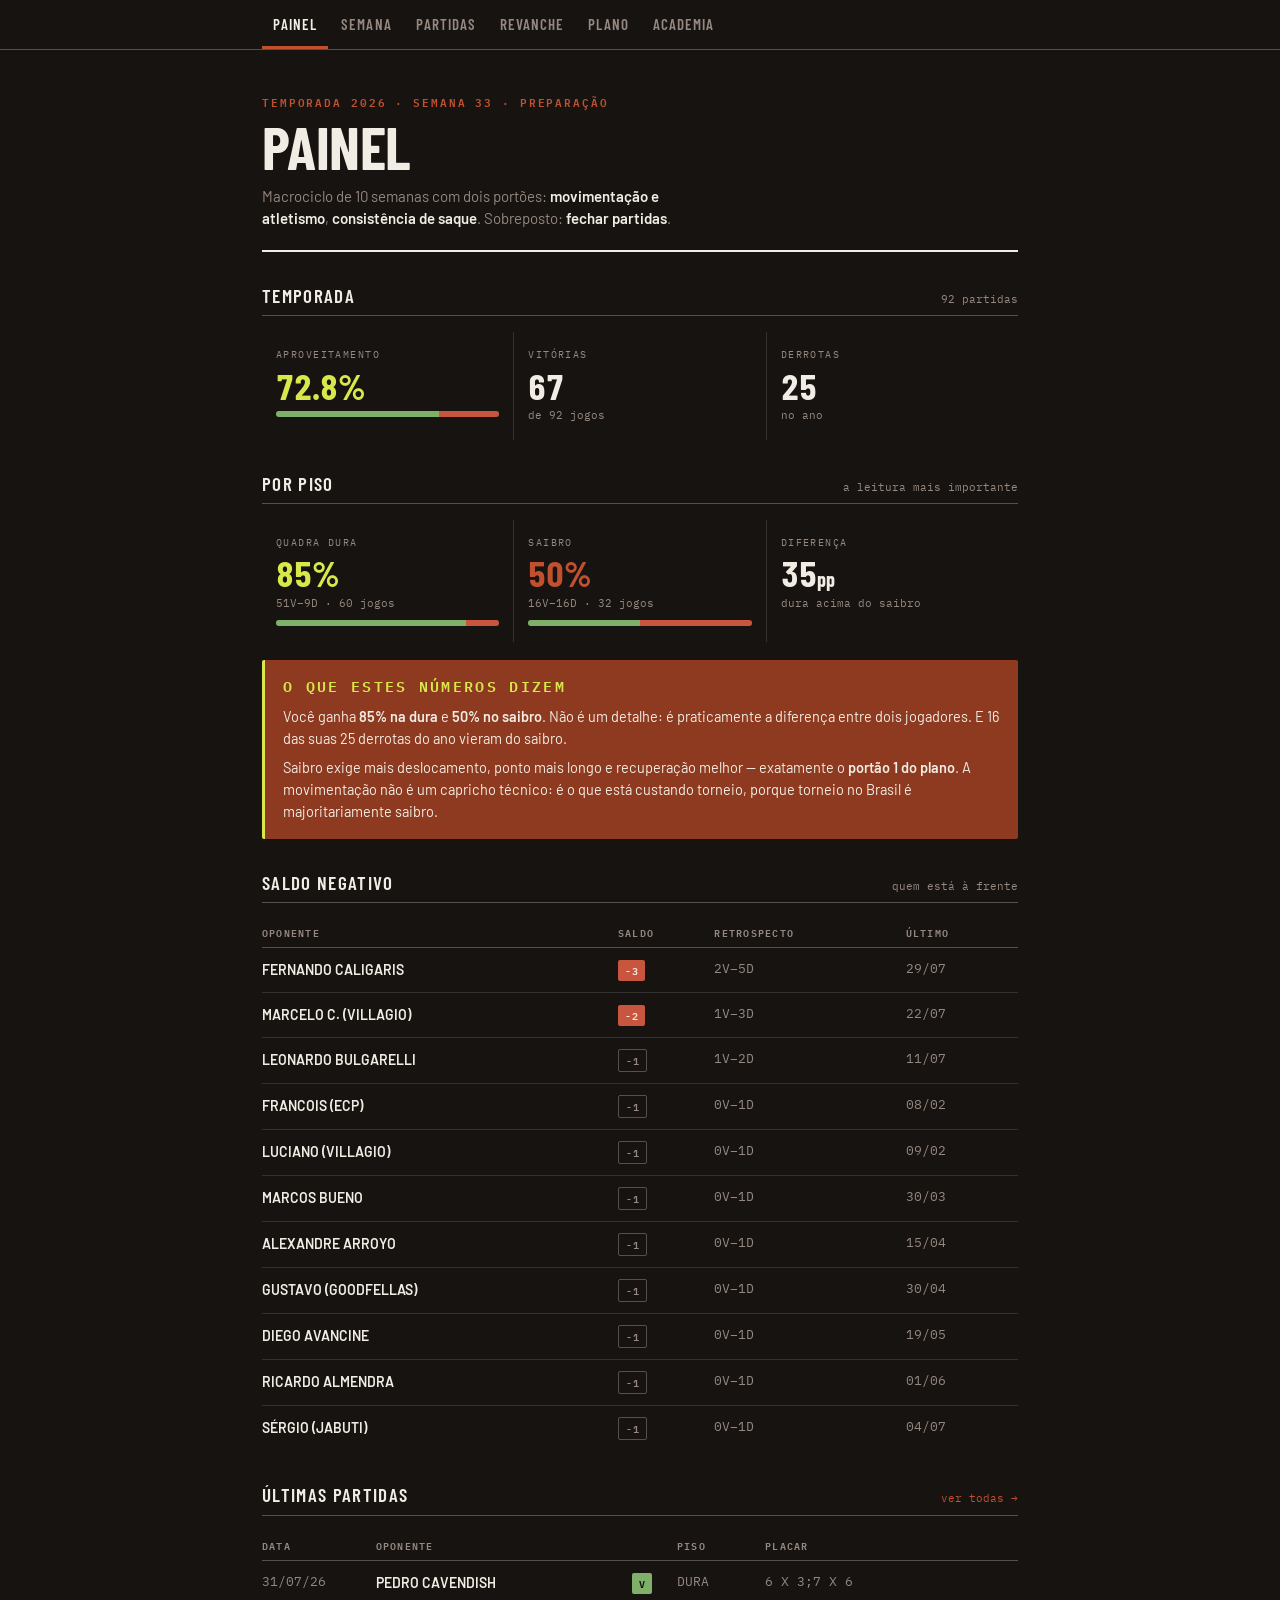
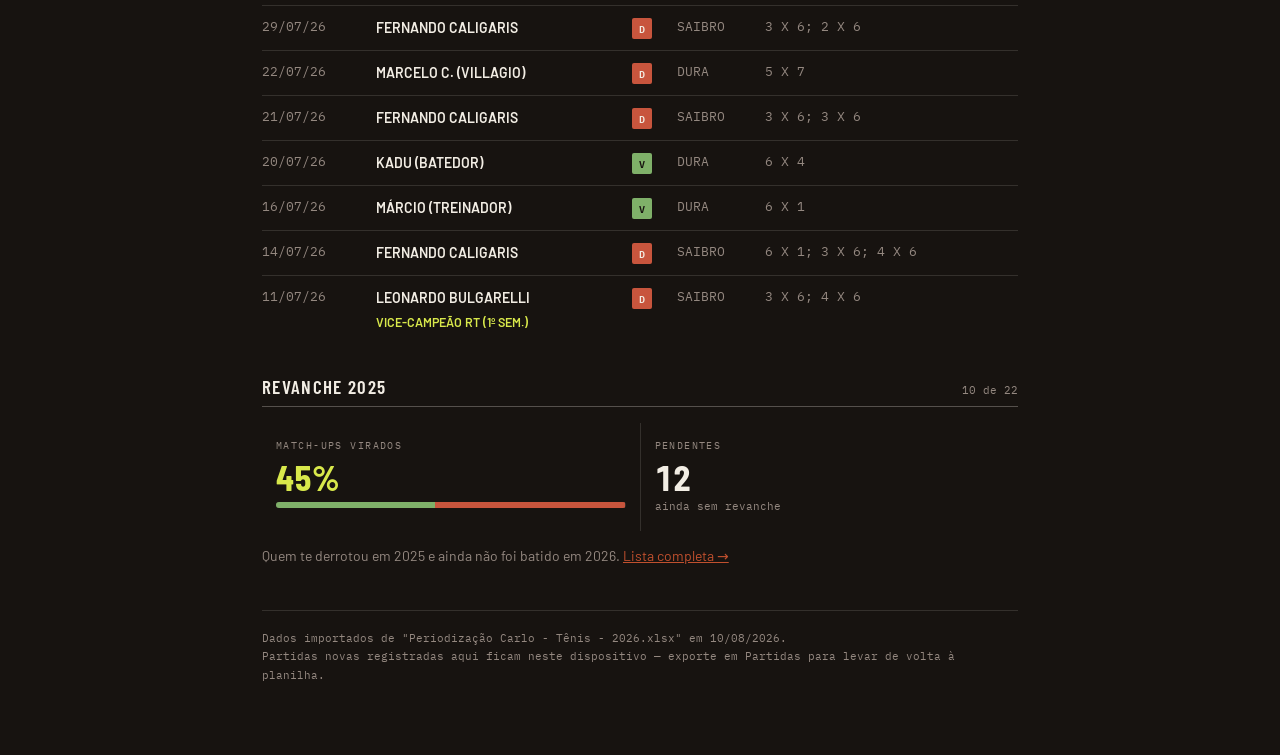
==== index.html @ 955e1d72 "Add files via upload" ====
<!DOCTYPE html>
<html lang="pt-BR">
<head>
<meta charset="UTF-8">
<meta name="viewport" content="width=device-width, initial-scale=1, viewport-fit=cover">
<meta name="theme-color" content="#171310">
<meta name="apple-mobile-web-app-capable" content="yes">
<meta name="apple-mobile-web-app-status-bar-style" content="black-translucent">
<meta name="apple-mobile-web-app-title" content="Treino">
<link rel="manifest" href="manifest.webmanifest">
<link rel="apple-touch-icon" href="icon.png">
<link rel="preconnect" href="https://fonts.googleapis.com">
<link rel="preconnect" href="https://fonts.gstatic.com" crossorigin>
<link href="https://fonts.googleapis.com/css2?family=Barlow+Condensed:wght@500;600;700&family=Barlow:wght@400;500;600&family=IBM+Plex+Mono:wght@400;500;600&display=swap" rel="stylesheet">
<link rel="stylesheet" href="app.css">
<title>Painel — Treino de Tênis</title>
</head>
<body>
<nav class="topbar"><div class="topbar-in" id="nav"></div></nav>
<div class="wrap">
  <header class="phead">
    <p class="eyebrow" id="ey">Temporada 2026</p>
    <h1>Painel</h1>
    <p class="deck">Macrociclo de 10 semanas com dois portões: <b>movimentação e atletismo</b>, <b>consistência de saque</b>. Sobreposto: <b>fechar partidas</b>.</p>
  </header>

  <section class="sec">
    <div class="sec-head"><h2 class="sec-name">Temporada</h2><span class="sec-note" id="nota-temp"></span></div>
    <div class="stats" id="s-temp"></div>
  </section>

  <section class="sec">
    <div class="sec-head"><h2 class="sec-name">Por piso</h2><span class="sec-note">a leitura mais importante</span></div>
    <div class="stats" id="s-piso"></div>
    <div class="insight" id="ins-piso"></div>
  </section>

  <section class="sec">
    <div class="sec-head"><h2 class="sec-name">Saldo negativo</h2><span class="sec-note">quem está à frente</span></div>
    <table class="tbl" id="t-saldo"></table>
  </section>

  <section class="sec">
    <div class="sec-head"><h2 class="sec-name">Últimas partidas</h2><span class="sec-note"><a href="partidas.html" style="color:var(--clay);text-decoration:none">ver todas &rarr;</a></span></div>
    <table class="tbl" id="t-ult"></table>
  </section>

  <section class="sec">
    <div class="sec-head"><h2 class="sec-name">Revanche 2025</h2><span class="sec-note" id="nota-rev"></span></div>
    <div class="stats" id="s-rev"></div>
    <p class="muted" style="margin-top:14px">Quem te derrotou em 2025 e ainda não foi batido em 2026. <a href="revanche.html" style="color:var(--clay)">Lista completa &rarr;</a></p>
  </section>

  <footer>
    Dados importados de "Periodização Carlo - Tênis - 2026.xlsx" em 10/08/2026.<br>
    Partidas novas registradas aqui ficam neste dispositivo — exporte em Partidas para levar de volta à planilha.
  </footer>
</div>

<script src="data.js"></script>
<script src="app.js"></script>
<script>
nav('index.html');
const A = todas(), S = stats(A);

document.getElementById('ey').textContent =
  'Temporada 2026 · Semana ' + (DB.get('semanaAtual', SEMANA_BASE).numero) + ' · ' + (DB.get('semanaAtual', SEMANA_BASE).fase);

document.getElementById('nota-temp').textContent = S.n + ' partidas';
document.getElementById('s-temp').innerHTML = `
  <div class="stat hi"><div class="stat-k">Aproveitamento</div><div class="stat-v">${S.pct.toFixed(1)}%</div>
    <div class="bar"><i class="w" style="width:${S.pct}%"></i><i class="l" style="width:${100-S.pct}%"></i></div></div>
  <div class="stat"><div class="stat-k">Vitórias</div><div class="stat-v">${S.v}</div><div class="stat-s">de ${S.n} jogos</div></div>
  <div class="stat"><div class="stat-k">Derrotas</div><div class="stat-v">${S.d}</div><div class="stat-s">no ano</div></div>`;

const du=S.dura, sa=S.saibro;
const pdu=du.n?du.v/du.n*100:0, psa=sa.n?sa.v/sa.n*100:0;
document.getElementById('s-piso').innerHTML = `
  <div class="stat hi"><div class="stat-k">Quadra dura</div><div class="stat-v">${pdu.toFixed(0)}%</div>
    <div class="stat-s">${du.v}V–${du.n-du.v}D · ${du.n} jogos</div>
    <div class="bar"><i class="w" style="width:${pdu}%"></i><i class="l" style="width:${100-pdu}%"></i></div></div>
  <div class="stat warn"><div class="stat-k">Saibro</div><div class="stat-v">${psa.toFixed(0)}%</div>
    <div class="stat-s">${sa.v}V–${sa.n-sa.v}D · ${sa.n} jogos</div>
    <div class="bar"><i class="w" style="width:${psa}%"></i><i class="l" style="width:${100-psa}%"></i></div></div>
  <div class="stat"><div class="stat-k">Diferença</div><div class="stat-v">${(pdu-psa).toFixed(0)}<span style="font-size:20px">pp</span></div>
    <div class="stat-s">dura acima do saibro</div></div>`;

document.getElementById('ins-piso').innerHTML = `
  <p class="insight-t">O que estes números dizem</p>
  <p>Você ganha <strong>${pdu.toFixed(0)}% na dura</strong> e <strong>${psa.toFixed(0)}% no saibro</strong>. Não é um detalhe: é praticamente a diferença entre dois jogadores. E ${sa.n-sa.v} das suas ${S.d} derrotas do ano vieram do saibro.</p>
  <p>Saibro exige mais deslocamento, ponto mais longo e recuperação melhor — exatamente o <strong>portão 1 do plano</strong>. A movimentação não é um capricho técnico: é o que está custando torneio, porque torneio no Brasil é majoritariamente saibro.</p>`;

const neg = saldoOponentes(A).filter(o=>o.saldo<0).sort((a,b)=>a.saldo-b.saldo);
document.getElementById('t-saldo').innerHTML =
  '<thead><tr><th>Oponente</th><th>Saldo</th><th>Retrospecto</th><th>Último</th></tr></thead><tbody>' +
  neg.map(o=>`<tr>
    <td class="op">${esc(o.nome)}</td>
    <td><span class="pill ${o.saldo<=-2?'d':'q'}">${o.saldo}</span></td>
    <td class="num">${o.v}V–${o.d}D</td>
    <td class="num">${o.ult? o.ult.toLocaleDateString('pt-BR',{day:'2-digit',month:'2-digit'}) : '—'}</td></tr>`).join('') +
  '</tbody>';

const ult = ordena(A).slice(0,8);
document.getElementById('t-ult').innerHTML =
  '<thead><tr><th>Data</th><th>Oponente</th><th></th><th>Piso</th><th>Placar</th></tr></thead><tbody>' +
  ult.map(m=>`<tr>
    <td class="num">${fmtD(m.data)}</td>
    <td class="op">${esc(m.oponente)}${m.conq?`<span class="conq">${esc(m.conq)}</span>`:''}</td>
    <td><span class="pill ${m.res==='V'?'v':'d'}">${m.res}</span></td>
    <td class="num">${esc(m.quadra)}</td>
    <td class="num">${esc(m.placar)}</td></tr>`).join('') + '</tbody>';

const tot=DERROTAS25.length, feitas=DERROTAS25.filter(d=>d.vitoria).length;
document.getElementById('nota-rev').textContent = feitas + ' de ' + tot;
document.getElementById('s-rev').innerHTML = `
  <div class="stat hi"><div class="stat-k">Match-ups virados</div><div class="stat-v">${(feitas/tot*100).toFixed(0)}%</div>
    <div class="bar"><i class="w" style="width:${feitas/tot*100}%"></i><i class="l" style="width:${100-feitas/tot*100}%"></i></div></div>
  <div class="stat"><div class="stat-k">Pendentes</div><div class="stat-v">${tot-feitas}</div><div class="stat-s">ainda sem revanche</div></div>`;
</script>
</body>
</html>
---- app.css ----
:root{
  --court:#171310;--court-2:#1F1916;--clay:#C1502E;--clay-dim:#8E3A20;
  --line:#F2EDE4;--ash:#948880;--ball:#D8E84B;--win:#7FB069;--loss:#C8553D;
  --rule:rgba(242,237,228,.13);--rule-strong:rgba(242,237,228,.28);
  --pad:clamp(14px,4vw,32px);
}
*{box-sizing:border-box;margin:0;padding:0}
html{-webkit-text-size-adjust:100%}
body{
  background:var(--court);color:var(--line);
  font-family:'Barlow',system-ui,sans-serif;font-size:16px;line-height:1.5;
  padding-bottom:70px;-webkit-font-smoothing:antialiased;
}
.wrap{max-width:820px;margin:0 auto;padding:0 var(--pad)}
a{color:inherit}

/* topbar */
.topbar{
  position:sticky;top:0;z-index:40;background:var(--court);
  border-bottom:1px solid var(--rule-strong);
}
.topbar-in{max-width:820px;margin:0 auto;padding:0 var(--pad);display:flex;gap:2px;overflow-x:auto;scrollbar-width:none}
.topbar-in::-webkit-scrollbar{display:none}
.navlink{
  flex:0 0 auto;text-decoration:none;padding:13px 11px 10px;
  border-bottom:3px solid transparent;color:var(--ash);
  font-family:'Barlow Condensed',sans-serif;font-weight:600;
  text-transform:uppercase;letter-spacing:.07em;font-size:15px;white-space:nowrap;
}
.navlink:hover{color:var(--line)}
.navlink.on{color:var(--line);border-bottom-color:var(--clay)}

/* head */
.phead{padding:clamp(24px,6vw,44px) 0 20px;border-bottom:2px solid var(--line)}
.eyebrow{
  font-family:'IBM Plex Mono',monospace;font-size:10.5px;letter-spacing:.18em;
  text-transform:uppercase;color:var(--clay);font-weight:600;margin-bottom:10px;
}
h1{font-family:'Barlow Condensed',sans-serif;font-weight:700;text-transform:uppercase;
  font-size:clamp(34px,9vw,60px);line-height:.92;letter-spacing:-.01em}
h1 .thin{color:var(--ash);font-weight:500}
.deck{margin-top:12px;max-width:52ch;color:var(--ash);font-size:15px;line-height:1.45}
.deck b{color:var(--line);font-weight:600}

/* section */
.sec{margin-top:34px}
.sec-head{display:flex;align-items:baseline;gap:12px;padding-bottom:8px;border-bottom:1px solid var(--rule-strong)}
.sec-name{font-family:'Barlow Condensed',sans-serif;font-weight:600;text-transform:uppercase;
  letter-spacing:.07em;font-size:19px;line-height:1}
.sec-note{margin-left:auto;font-family:'IBM Plex Mono',monospace;font-size:11px;color:var(--ash)}

/* stat grid */
.stats{display:grid;grid-template-columns:repeat(auto-fit,minmax(132px,1fr));gap:1px;background:var(--rule);margin-top:16px}
.stat{background:var(--court);padding:16px 14px}
.stat-k{font-family:'IBM Plex Mono',monospace;font-size:9.5px;letter-spacing:.15em;
  text-transform:uppercase;color:var(--ash);margin-bottom:7px}
.stat-v{font-family:'Barlow Condensed',sans-serif;font-weight:700;font-size:36px;line-height:.9;
  font-variant-numeric:tabular-nums}
.stat-s{font-family:'IBM Plex Mono',monospace;font-size:11px;color:var(--ash);margin-top:5px}
.stat.hi .stat-v{color:var(--ball)}
.stat.warn .stat-v{color:var(--clay)}

/* bar */
.bar{height:6px;background:var(--rule);border-radius:3px;overflow:hidden;margin-top:9px;display:flex}
.bar i{display:block;height:100%}
.bar .w{background:var(--win)}
.bar .l{background:var(--loss)}

/* insight */
.insight{margin-top:18px;padding:16px 18px;background:var(--clay-dim);border-left:3px solid var(--ball);border-radius:2px}
.insight-t{font-family:'IBM Plex Mono',monospace;font-size:10px;letter-spacing:.16em;
  text-transform:uppercase;color:var(--ball);font-weight:600;margin-bottom:8px}
.insight p{font-size:14.5px;line-height:1.5}
.insight p+p{margin-top:8px}
.insight strong{font-weight:600}

/* table */
.tbl{width:100%;border-collapse:collapse;margin-top:14px;font-size:14px}
.tbl th{
  font-family:'IBM Plex Mono',monospace;font-size:9.5px;letter-spacing:.13em;
  text-transform:uppercase;color:var(--ash);font-weight:600;text-align:left;
  padding:8px 8px 8px 0;border-bottom:1px solid var(--rule-strong);white-space:nowrap;
}
.tbl td{padding:11px 8px 11px 0;border-bottom:1px solid var(--rule);vertical-align:top}
.tbl tr:last-child td{border-bottom:0}
.tbl .num{font-family:'IBM Plex Mono',monospace;font-variant-numeric:tabular-nums;white-space:nowrap;color:var(--ash);font-size:13px}
.tbl .op{font-weight:600}
.pill{display:inline-block;font-family:'IBM Plex Mono',monospace;font-size:10px;font-weight:600;
  padding:3px 7px;border-radius:2px;letter-spacing:.06em}
.pill.v{background:var(--win);color:var(--court)}
.pill.d{background:var(--loss);color:var(--line)}
.pill.q{background:transparent;border:1px solid var(--rule-strong);color:var(--ash)}
.pill.ball{background:var(--ball);color:var(--court)}
.conq{display:block;margin-top:5px;font-size:12.5px;color:var(--ball);font-weight:600}

/* form */
.form{display:grid;grid-template-columns:repeat(auto-fit,minmax(150px,1fr));gap:12px;margin-top:16px}
.fld{display:flex;flex-direction:column;gap:5px}
.fld label{font-family:'IBM Plex Mono',monospace;font-size:9.5px;letter-spacing:.13em;
  text-transform:uppercase;color:var(--ash);font-weight:600}
input,select,textarea{
  background:var(--court-2);border:1px solid var(--rule-strong);border-radius:2px;
  color:var(--line);font-family:'Barlow',sans-serif;font-size:15px;padding:10px 11px;
  width:100%;min-height:42px;
}
input:focus,select,textarea:focus{outline:2px solid var(--ball);outline-offset:-1px}
select{appearance:none;cursor:pointer}
textarea{resize:vertical;line-height:1.4}
.btn{
  appearance:none;cursor:pointer;background:var(--clay);border:0;border-radius:2px;
  color:var(--line);font-family:'IBM Plex Mono',monospace;font-size:12px;font-weight:600;
  letter-spacing:.1em;text-transform:uppercase;padding:12px 20px;min-height:44px;
}
.btn:hover{background:var(--clay-dim)}
.btn.ghost{background:transparent;border:1px solid var(--rule-strong);color:var(--ash)}
.btn.ghost:hover{border-color:var(--clay);color:var(--clay);background:transparent}
.btn:focus-visible{outline:2px solid var(--ball);outline-offset:2px}
.btnrow{display:flex;gap:10px;flex-wrap:wrap;margin-top:16px}

/* week grid */
.wgrid{margin-top:16px;overflow-x:auto}
.wgrid table{border-collapse:collapse;width:100%;min-width:640px}
.wgrid th{
  font-family:'IBM Plex Mono',monospace;font-size:10px;letter-spacing:.12em;color:var(--ash);
  font-weight:600;padding:8px 6px;border-bottom:1px solid var(--rule-strong);text-align:left;
}
.wgrid th.turno{width:64px}
.wgrid td{padding:0;border-bottom:1px solid var(--rule);border-right:1px solid var(--rule)}
.wgrid td:last-child{border-right:0}
.wgrid .tlabel{
  font-family:'IBM Plex Mono',monospace;font-size:10px;letter-spacing:.12em;color:var(--clay);
  font-weight:600;padding:10px 6px;vertical-align:top;
}
.cell{
  width:100%;min-height:56px;background:transparent;border:0;border-radius:0;
  font-size:13.5px;line-height:1.3;padding:9px 8px;color:var(--line);resize:none;
  font-family:'Barlow',sans-serif;
}
.cell:focus{outline:2px solid var(--ball);outline-offset:-2px;background:var(--court-2)}
.cell.na{color:rgba(148,136,128,.45)}
.wgrid td.today{background:rgba(216,232,75,.07)}

/* objetivos */
.objs{display:grid;grid-template-columns:repeat(auto-fit,minmax(230px,1fr));gap:18px;margin-top:16px}
.obj-h{font-family:'IBM Plex Mono',monospace;font-size:10px;letter-spacing:.14em;
  text-transform:uppercase;color:var(--clay);font-weight:600;margin-bottom:8px}
.obj-t{min-height:110px;font-size:14px}

/* misc */
.muted{color:var(--ash);font-size:14px;line-height:1.5;max-width:60ch}
.muted+.muted{margin-top:10px}
.empty{color:var(--ash);font-size:14px;padding:20px 0;font-style:italic}
.saveflag{font-family:'IBM Plex Mono',monospace;font-size:11px;color:var(--ball);opacity:0;transition:opacity .3s}
.saveflag.on{opacity:1}
footer{margin-top:44px;padding-top:18px;border-top:1px solid var(--rule);
  font-family:'IBM Plex Mono',monospace;font-size:11px;color:var(--ash);line-height:1.7}
details{border-bottom:1px solid var(--rule)}
summary{cursor:pointer;list-style:none;padding:15px 0;display:flex;align-items:center;
  font-family:'Barlow Condensed',sans-serif;font-weight:600;text-transform:uppercase;
  letter-spacing:.06em;font-size:17px}
summary::-webkit-details-marker{display:none}
summary::after{content:'+';margin-left:auto;color:var(--clay);font-family:'IBM Plex Mono',monospace;font-size:18px}
details[open] summary::after{content:'–'}
.det-body{padding:0 0 20px}

@media (prefers-reduced-motion:reduce){*{transition:none!important}}
@media print{
  body{background:#fff;color:#000}
  .topbar,.btnrow,.form{display:none}
  .cell{color:#000}
}
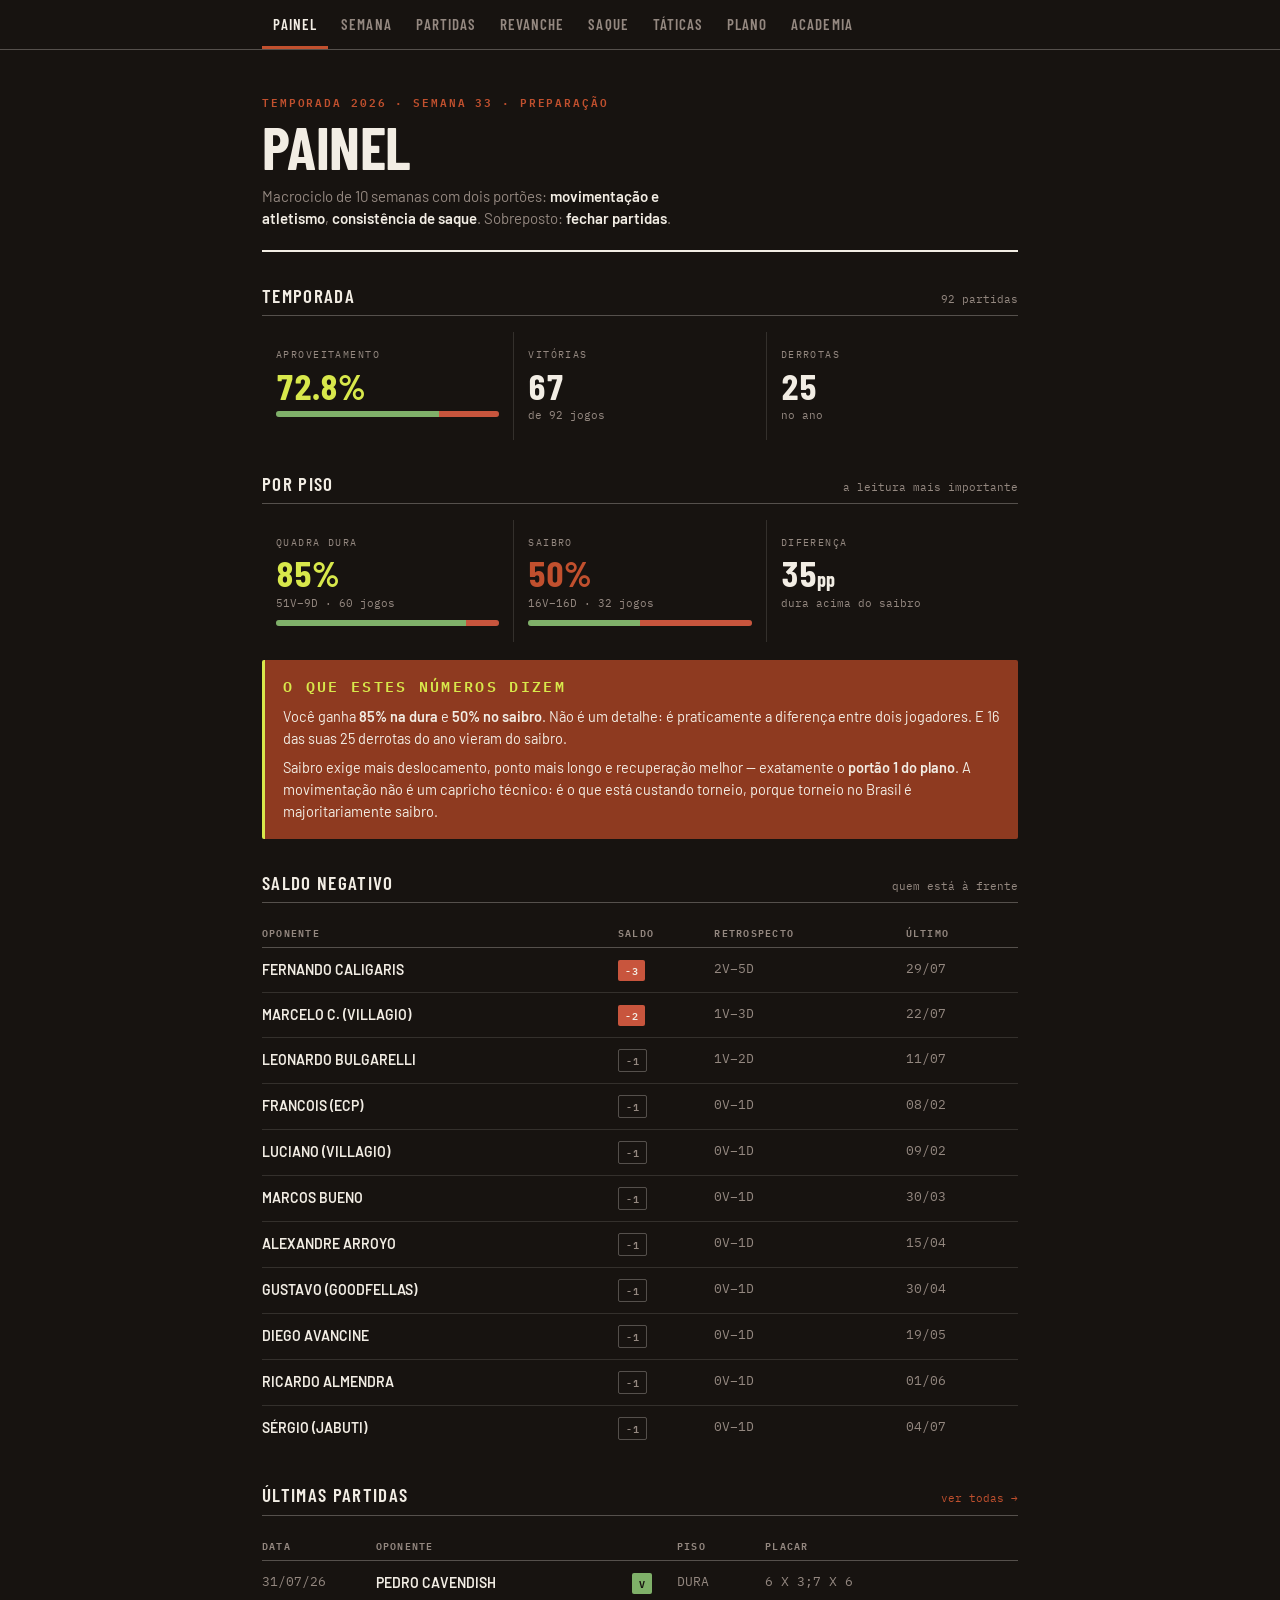
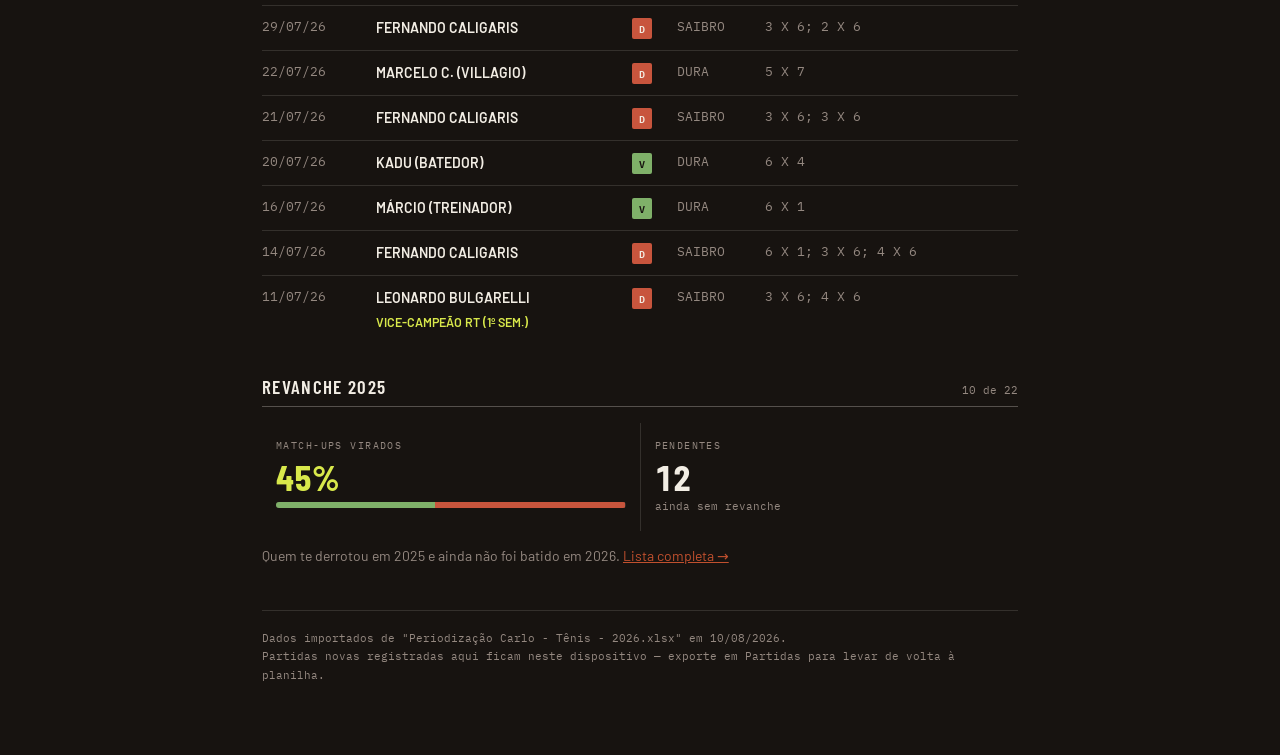
==== commit 06abbe98: "Add files via upload" ====
--- a/index.html
+++ b/index.html
@@ -58,64 +58,67 @@
 </div>
 
 <script src="data.js"></script>
+<script src="config.js"></script>
 <script src="app.js"></script>
 <script>
 nav('index.html');
-const A = todas(), S = stats(A);
+iniciar(function render(){
+  const A = todas(), S = stats(A);
 
-document.getElementById('ey').textContent =
-  'Temporada 2026 · Semana ' + (DB.get('semanaAtual', SEMANA_BASE).numero) + ' · ' + (DB.get('semanaAtual', SEMANA_BASE).fase);
+  document.getElementById('ey').textContent =
+    'Temporada 2026 · Semana ' + (DB.get('semanaAtual', SEMANA_BASE).numero) + ' · ' + (DB.get('semanaAtual', SEMANA_BASE).fase);
 
-document.getElementById('nota-temp').textContent = S.n + ' partidas';
-document.getElementById('s-temp').innerHTML = `
-  <div class="stat hi"><div class="stat-k">Aproveitamento</div><div class="stat-v">${S.pct.toFixed(1)}%</div>
-    <div class="bar"><i class="w" style="width:${S.pct}%"></i><i class="l" style="width:${100-S.pct}%"></i></div></div>
-  <div class="stat"><div class="stat-k">Vitórias</div><div class="stat-v">${S.v}</div><div class="stat-s">de ${S.n} jogos</div></div>
-  <div class="stat"><div class="stat-k">Derrotas</div><div class="stat-v">${S.d}</div><div class="stat-s">no ano</div></div>`;
+  document.getElementById('nota-temp').textContent = S.n + ' partidas';
+  document.getElementById('s-temp').innerHTML = `
+    <div class="stat hi"><div class="stat-k">Aproveitamento</div><div class="stat-v">${S.pct.toFixed(1)}%</div>
+      <div class="bar"><i class="w" style="width:${S.pct}%"></i><i class="l" style="width:${100-S.pct}%"></i></div></div>
+    <div class="stat"><div class="stat-k">Vitórias</div><div class="stat-v">${S.v}</div><div class="stat-s">de ${S.n} jogos</div></div>
+    <div class="stat"><div class="stat-k">Derrotas</div><div class="stat-v">${S.d}</div><div class="stat-s">no ano</div></div>`;
 
-const du=S.dura, sa=S.saibro;
-const pdu=du.n?du.v/du.n*100:0, psa=sa.n?sa.v/sa.n*100:0;
-document.getElementById('s-piso').innerHTML = `
-  <div class="stat hi"><div class="stat-k">Quadra dura</div><div class="stat-v">${pdu.toFixed(0)}%</div>
-    <div class="stat-s">${du.v}V–${du.n-du.v}D · ${du.n} jogos</div>
-    <div class="bar"><i class="w" style="width:${pdu}%"></i><i class="l" style="width:${100-pdu}%"></i></div></div>
-  <div class="stat warn"><div class="stat-k">Saibro</div><div class="stat-v">${psa.toFixed(0)}%</div>
-    <div class="stat-s">${sa.v}V–${sa.n-sa.v}D · ${sa.n} jogos</div>
-    <div class="bar"><i class="w" style="width:${psa}%"></i><i class="l" style="width:${100-psa}%"></i></div></div>
-  <div class="stat"><div class="stat-k">Diferença</div><div class="stat-v">${(pdu-psa).toFixed(0)}<span style="font-size:20px">pp</span></div>
-    <div class="stat-s">dura acima do saibro</div></div>`;
+  const du=S.dura, sa=S.saibro;
+  const pdu=du.n?du.v/du.n*100:0, psa=sa.n?sa.v/sa.n*100:0;
+  document.getElementById('s-piso').innerHTML = `
+    <div class="stat hi"><div class="stat-k">Quadra dura</div><div class="stat-v">${pdu.toFixed(0)}%</div>
+      <div class="stat-s">${du.v}V–${du.n-du.v}D · ${du.n} jogos</div>
+      <div class="bar"><i class="w" style="width:${pdu}%"></i><i class="l" style="width:${100-pdu}%"></i></div></div>
+    <div class="stat warn"><div class="stat-k">Saibro</div><div class="stat-v">${psa.toFixed(0)}%</div>
+      <div class="stat-s">${sa.v}V–${sa.n-sa.v}D · ${sa.n} jogos</div>
+      <div class="bar"><i class="w" style="width:${psa}%"></i><i class="l" style="width:${100-psa}%"></i></div></div>
+    <div class="stat"><div class="stat-k">Diferença</div><div class="stat-v">${(pdu-psa).toFixed(0)}<span style="font-size:20px">pp</span></div>
+      <div class="stat-s">dura acima do saibro</div></div>`;
 
-document.getElementById('ins-piso').innerHTML = `
-  <p class="insight-t">O que estes números dizem</p>
-  <p>Você ganha <strong>${pdu.toFixed(0)}% na dura</strong> e <strong>${psa.toFixed(0)}% no saibro</strong>. Não é um detalhe: é praticamente a diferença entre dois jogadores. E ${sa.n-sa.v} das suas ${S.d} derrotas do ano vieram do saibro.</p>
-  <p>Saibro exige mais deslocamento, ponto mais longo e recuperação melhor — exatamente o <strong>portão 1 do plano</strong>. A movimentação não é um capricho técnico: é o que está custando torneio, porque torneio no Brasil é majoritariamente saibro.</p>`;
+  document.getElementById('ins-piso').innerHTML = `
+    <p class="insight-t">O que estes números dizem</p>
+    <p>Você ganha <strong>${pdu.toFixed(0)}% na dura</strong> e <strong>${psa.toFixed(0)}% no saibro</strong>. Não é um detalhe: é praticamente a diferença entre dois jogadores. E ${sa.n-sa.v} das suas ${S.d} derrotas do ano vieram do saibro.</p>
+    <p>Saibro exige mais deslocamento, ponto mais longo e recuperação melhor — exatamente o <strong>portão 1 do plano</strong>. A movimentação não é um capricho técnico: é o que está custando torneio, porque torneio no Brasil é majoritariamente saibro.</p>`;
 
-const neg = saldoOponentes(A).filter(o=>o.saldo<0).sort((a,b)=>a.saldo-b.saldo);
-document.getElementById('t-saldo').innerHTML =
-  '<thead><tr><th>Oponente</th><th>Saldo</th><th>Retrospecto</th><th>Último</th></tr></thead><tbody>' +
-  neg.map(o=>`<tr>
-    <td class="op">${esc(o.nome)}</td>
-    <td><span class="pill ${o.saldo<=-2?'d':'q'}">${o.saldo}</span></td>
-    <td class="num">${o.v}V–${o.d}D</td>
-    <td class="num">${o.ult? o.ult.toLocaleDateString('pt-BR',{day:'2-digit',month:'2-digit'}) : '—'}</td></tr>`).join('') +
-  '</tbody>';
+  const neg = saldoOponentes(A).filter(o=>o.saldo<0).sort((a,b)=>a.saldo-b.saldo);
+  document.getElementById('t-saldo').innerHTML =
+    '<thead><tr><th>Oponente</th><th>Saldo</th><th>Retrospecto</th><th>Último</th></tr></thead><tbody>' +
+    neg.map(o=>`<tr>
+      <td class="op">${esc(o.nome)}</td>
+      <td><span class="pill ${o.saldo<=-2?'d':'q'}">${o.saldo}</span></td>
+      <td class="num">${o.v}V–${o.d}D</td>
+      <td class="num">${o.ult? o.ult.toLocaleDateString('pt-BR',{day:'2-digit',month:'2-digit'}) : '—'}</td></tr>`).join('') +
+    '</tbody>';
 
-const ult = ordena(A).slice(0,8);
-document.getElementById('t-ult').innerHTML =
-  '<thead><tr><th>Data</th><th>Oponente</th><th></th><th>Piso</th><th>Placar</th></tr></thead><tbody>' +
-  ult.map(m=>`<tr>
-    <td class="num">${fmtD(m.data)}</td>
-    <td class="op">${esc(m.oponente)}${m.conq?`<span class="conq">${esc(m.conq)}</span>`:''}</td>
-    <td><span class="pill ${m.res==='V'?'v':'d'}">${m.res}</span></td>
-    <td class="num">${esc(m.quadra)}</td>
-    <td class="num">${esc(m.placar)}</td></tr>`).join('') + '</tbody>';
+  const ult = ordena(A).slice(0,8);
+  document.getElementById('t-ult').innerHTML =
+    '<thead><tr><th>Data</th><th>Oponente</th><th></th><th>Piso</th><th>Placar</th></tr></thead><tbody>' +
+    ult.map(m=>`<tr>
+      <td class="num">${fmtD(m.data)}</td>
+      <td class="op">${esc(m.oponente)}${m.conq?`<span class="conq">${esc(m.conq)}</span>`:''}</td>
+      <td><span class="pill ${m.res==='V'?'v':'d'}">${m.res}</span></td>
+      <td class="num">${esc(m.quadra)}</td>
+      <td class="num">${esc(m.placar)}</td></tr>`).join('') + '</tbody>';
 
-const tot=DERROTAS25.length, feitas=DERROTAS25.filter(d=>d.vitoria).length;
-document.getElementById('nota-rev').textContent = feitas + ' de ' + tot;
-document.getElementById('s-rev').innerHTML = `
-  <div class="stat hi"><div class="stat-k">Match-ups virados</div><div class="stat-v">${(feitas/tot*100).toFixed(0)}%</div>
-    <div class="bar"><i class="w" style="width:${feitas/tot*100}%"></i><i class="l" style="width:${100-feitas/tot*100}%"></i></div></div>
-  <div class="stat"><div class="stat-k">Pendentes</div><div class="stat-v">${tot-feitas}</div><div class="stat-s">ainda sem revanche</div></div>`;
+  const tot=DERROTAS25.length, feitas=DERROTAS25.filter(d=>d.vitoria).length;
+  document.getElementById('nota-rev').textContent = feitas + ' de ' + tot;
+  document.getElementById('s-rev').innerHTML = `
+    <div class="stat hi"><div class="stat-k">Match-ups virados</div><div class="stat-v">${(feitas/tot*100).toFixed(0)}%</div>
+      <div class="bar"><i class="w" style="width:${feitas/tot*100}%"></i><i class="l" style="width:${100-feitas/tot*100}%"></i></div></div>
+    <div class="stat"><div class="stat-k">Pendentes</div><div class="stat-v">${tot-feitas}</div><div class="stat-s">ainda sem revanche</div></div>`;
+});
 </script>
 </body>
 </html>
--- a/app.css
+++ b/app.css
@@ -169,3 +169,24 @@
   .topbar,.btnrow,.form{display:none}
   .cell{color:#000}
 }
+
+/* aviso de nova versão */
+.upd{
+  position:fixed;left:12px;right:12px;bottom:12px;z-index:200;
+  display:flex;align-items:center;gap:12px;
+  background:var(--clay);color:var(--line);
+  padding:13px 14px;border-radius:3px;
+  box-shadow:0 6px 24px rgba(0,0,0,.45);
+  font-family:'IBM Plex Mono',monospace;font-size:12.5px;letter-spacing:.04em;
+  transform:translateY(130%);transition:transform .28s ease;
+  max-width:520px;margin:0 auto;
+}
+.upd.on{transform:translateY(0)}
+.upd-btn{
+  margin-left:auto;appearance:none;cursor:pointer;border:0;border-radius:2px;
+  background:var(--ball);color:var(--court);
+  font-family:'IBM Plex Mono',monospace;font-size:11.5px;font-weight:600;
+  letter-spacing:.09em;text-transform:uppercase;padding:9px 15px;min-height:38px;
+}
+.upd-btn:focus-visible{outline:2px solid var(--line);outline-offset:2px}
+@media (prefers-reduced-motion:reduce){.upd{transition:none;transform:translateY(0)}}
